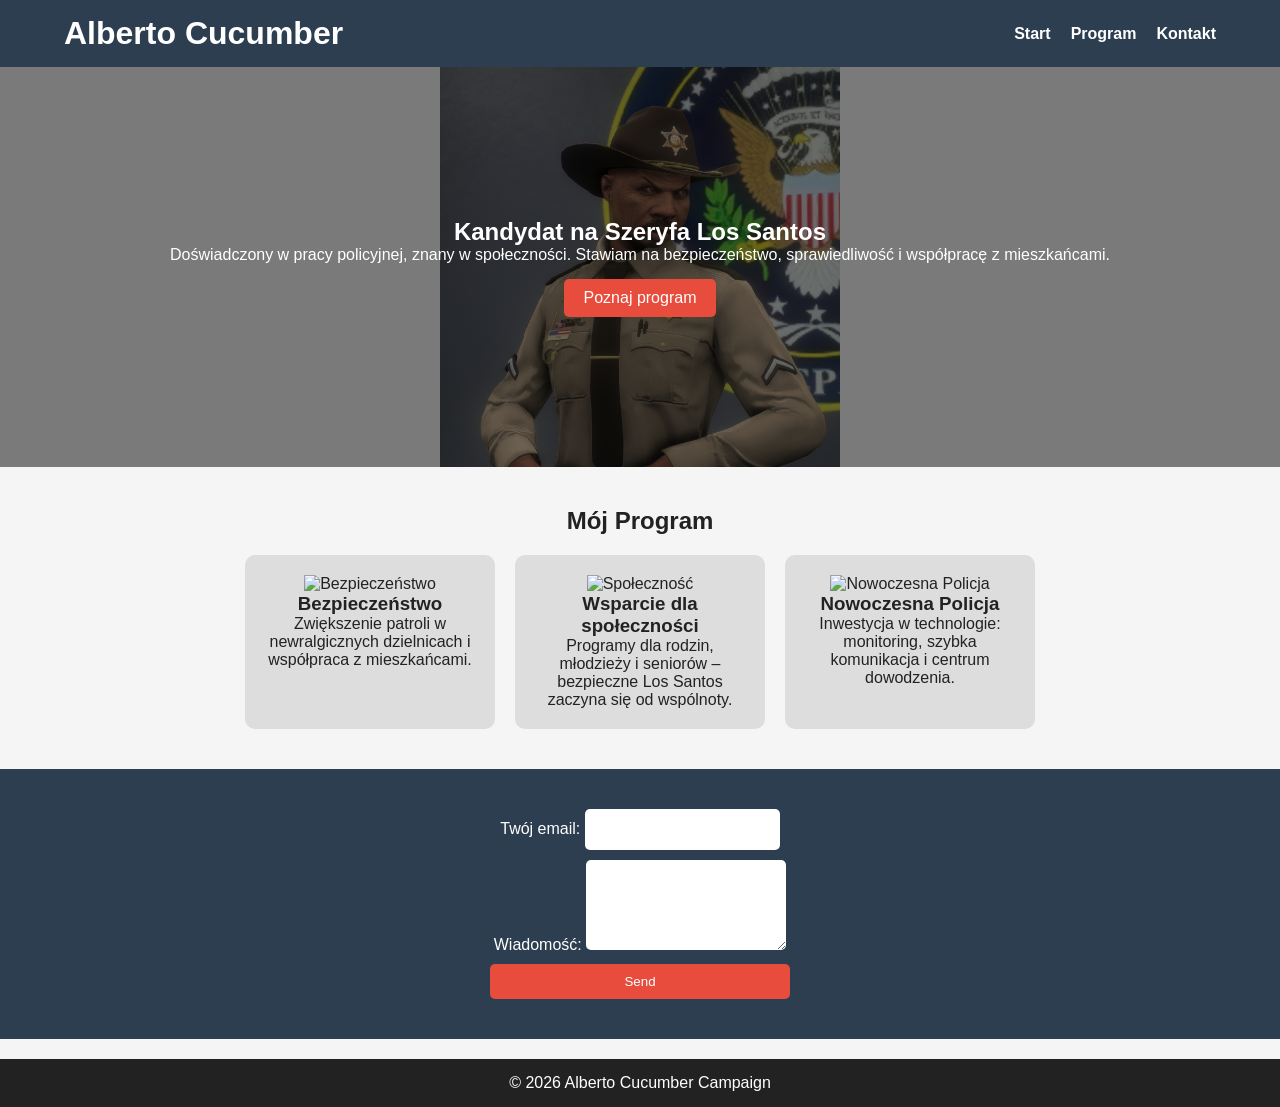
==== index.html @ 3cb81efa "Add files via upload" ====
<!DOCTYPE html>
<html lang="pl">
<head>
    <meta charset="UTF-8">
    <meta name="viewport" content="width=device-width, initial-scale=1.0">
    <title>Alberto Cucumber – Szeryf Los Santos</title>
    <link rel="stylesheet" href="style.css">
</head>
<body>

<!-- HEADER -->
<header>
    <div class="container">
        <h1>Alberto Cucumber</h1>
        <nav>
            <ul>
                <li><a href="#intro">Start</a></li>
                <li><a href="#program">Program</a></li>
                <li><a href="#kontakt">Kontakt</a></li>
            </ul>
        </nav>
    </div>
</header>

<!-- INTRO -->
<section id="intro">
    <div class="container">
        <h2>Kandydat na Szeryfa Los Santos</h2>
        <p>Doświadczony w pracy policyjnej, znany w społeczności. Stawiam na bezpieczeństwo, sprawiedliwość i współpracę z mieszkańcami.</p>
        <a href="#program" class="btn">Poznaj program</a>
    </div>
</section>

<!-- PROGRAM -->
<section id="program">
    <div class="container">
        <h2>Mój Program</h2>
        <div class="cards">
            <div class="card">
                <img src="assets/images/security.jpg" alt="Bezpieczeństwo">
                <h3>Bezpieczeństwo</h3>
                <p>Zwiększenie patroli w newralgicznych dzielnicach i współpraca z mieszkańcami.</p>
            </div>
            <div class="card">
                <img src="assets/images/community.jpg" alt="Społeczność">
                <h3>Wsparcie dla społeczności</h3>
                <p>Programy dla rodzin, młodzieży i seniorów – bezpieczne Los Santos zaczyna się od wspólnoty.</p>
            </div>
            <div class="card">
                <img src="assets/images/tech-police.jpg" alt="Nowoczesna Policja">
                <h3>Nowoczesna Policja</h3>
                <p>Inwestycja w technologie: monitoring, szybka komunikacja i centrum dowodzenia.</p>
            </div>
        </div>
    </div>
</section>

<!-- Uniwersalny modal -->
<div id="modal" class="modal">
    <div class="modal-content">
        <span class="close">&times;</span>
        <h2></h2>
        <p>asdasdadasdasdsd</p>
        
    </div>
</div>
<!-- KONTAKT -->
<section id="kontakt">
  <!-- modify this form HTML and place wherever you want your form -->
<form
  action="https://formspree.io/f/mvzwvazn"
  method="POST"
>
  <label id="kontaktjeden">
    Twój email:
    <input type="email" name="email">
  </label>
  <label id="kontaktdwa">
    Wiadomość:
    <textarea name="message"></textarea>
  </label>
  <!-- your other form fields go here -->
  <button type="submit">Send</button>
</form>
</section>

<!-- FOOTER -->
<footer>
    <div class="container">
        <p>&copy; 2026 Alberto Cucumber Campaign</p>
    </div>
</footer>

<script src="assets/js/script.js"></script>
<!-- KONIEC BODY -->
<script src="script.js"></script>
</body>
</html>
---- style.css ----
/* RESET */
* { margin:0; padding:0; box-sizing:border-box; font-family: Arial, sans-serif; }

/* BODY */
body { background:#f5f5f5; color:#222; }

/* HEADER */
header {
    background:#2c3e50;
    color:white;
    padding:15px 0;
}
header .container { display:flex; justify-content: space-between; align-items:center; width:90%; margin:auto; }
header nav ul { list-style:none; display:flex; gap:20px; }
header nav ul li a { color:white; text-decoration:none; font-weight:bold; }
header nav ul li a:hover { color:#e74c3c; }

/* INTRO */
#intro {
    height:400px;
    background-image: url('images/alberto.png'); 
    background-size: 400px auto;
    background-position: center;
    background-repeat: no-repeat;
    display:flex;
    justify-content:center;
    align-items:center;
    text-align:center;
    color:white;
    position:relative;
}
#intro::before {
    content:"";
    position:absolute;
    top:0; left:0; width:100%; height:100%;
    background: rgba(0,0,0,0.5);
}
#intro .container { position:relative; z-index:2; }
#intro .btn {
    background:#e74c3c;
    color:white;
    padding:10px 20px;
    border-radius:5px;
    text-decoration:none;
    display:inline-block;
    margin-top:15px;
}

/* PROGRAM */
#program { padding:40px; text-align:center; }
#program .cards { display:flex; flex-wrap:wrap; justify-content:center; gap:20px; margin-top:20px; }
.card { background:#ddd; padding:20px; border-radius:10px; width:250px; }

/* KONTAKT */
#kontakt { background:#2c3e50; color:white; padding:40px; text-align:center; }
#kontakt form { display:flex; flex-direction:column; gap:10px; width:300px; margin:auto; }
#kontakt input, #kontakt textarea { padding:13px; border:none; border-radius:5px; }
#kontakt button { background:#e74c3c; color:white; padding:10px; border:none; border-radius:5px; cursor:pointer; }
#kontakt button:hover { background:#c0392b; }

/* FOOTER */
footer { background:#222; color:white; text-align:center; padding:15px; margin-top:20px; }

html{
    scroll-behavior: smooth;
}

/* Modal full screen */
.modal {
    display: none; /* domyślnie ukryty */
    position: fixed;
    z-index: 1000;
    left: 0;
    top: 0;
    width: 100%;
    height: 100%;
    background-color: rgba(0,0,0,0.8);
    justify-content: center;
    align-items: center;
    padding: 20px;
}

.modal-content {
    background: #fff;
    padding: 30px;
    border-radius: 10px;
    max-width: 700px;
    width: 100%;
    text-align: center;
    position: relative;
}

.modal-content h2 { margin-bottom: 15px; }
.modal-content p { margin-bottom: 20px; }
.modal-content .btn { margin-top: 10px; }

.close {
    position: absolute;
    top: 10px;
    right: 15px;
    font-size: 28px;
    font-weight: bold;
    color: #333;
    cursor: pointer;
}

.close:hover { color: #e74c3c; }

#kontaktdwa{
    textarea {width: 200px; height: 90px;}
}
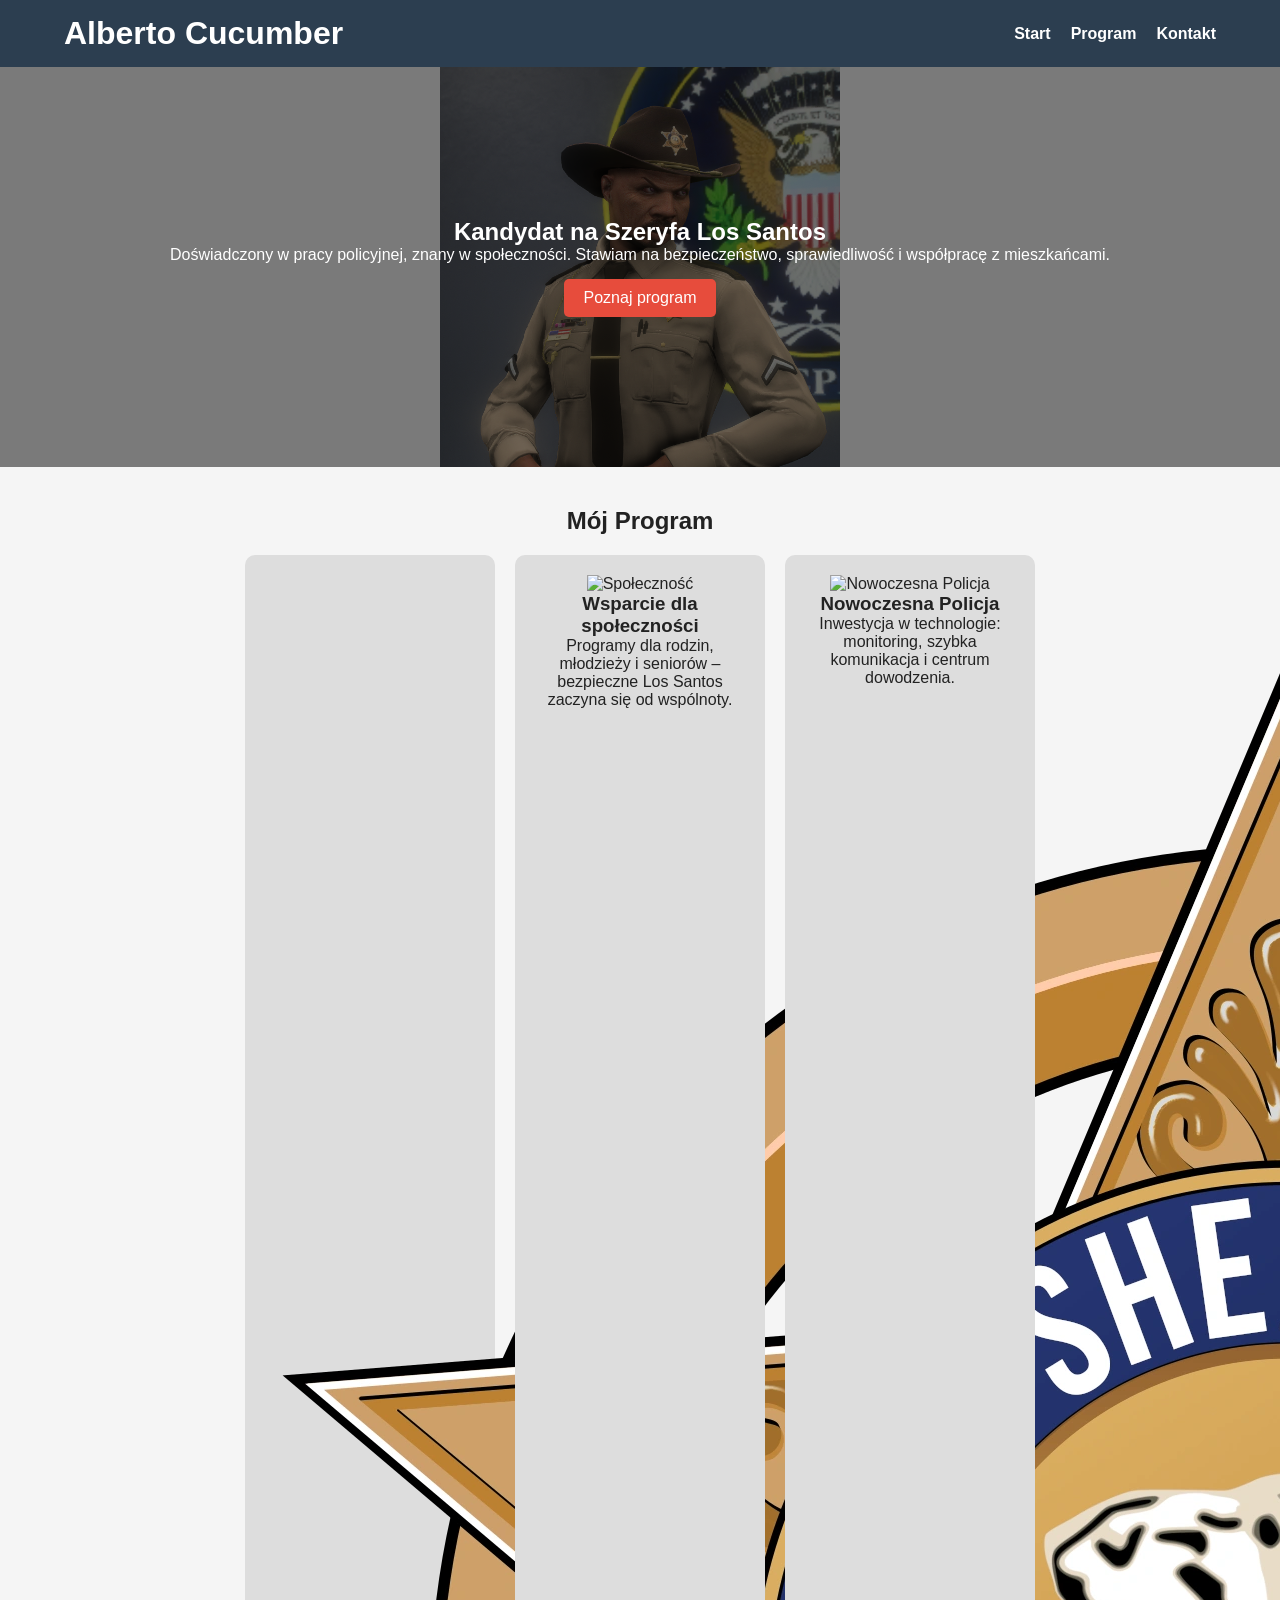
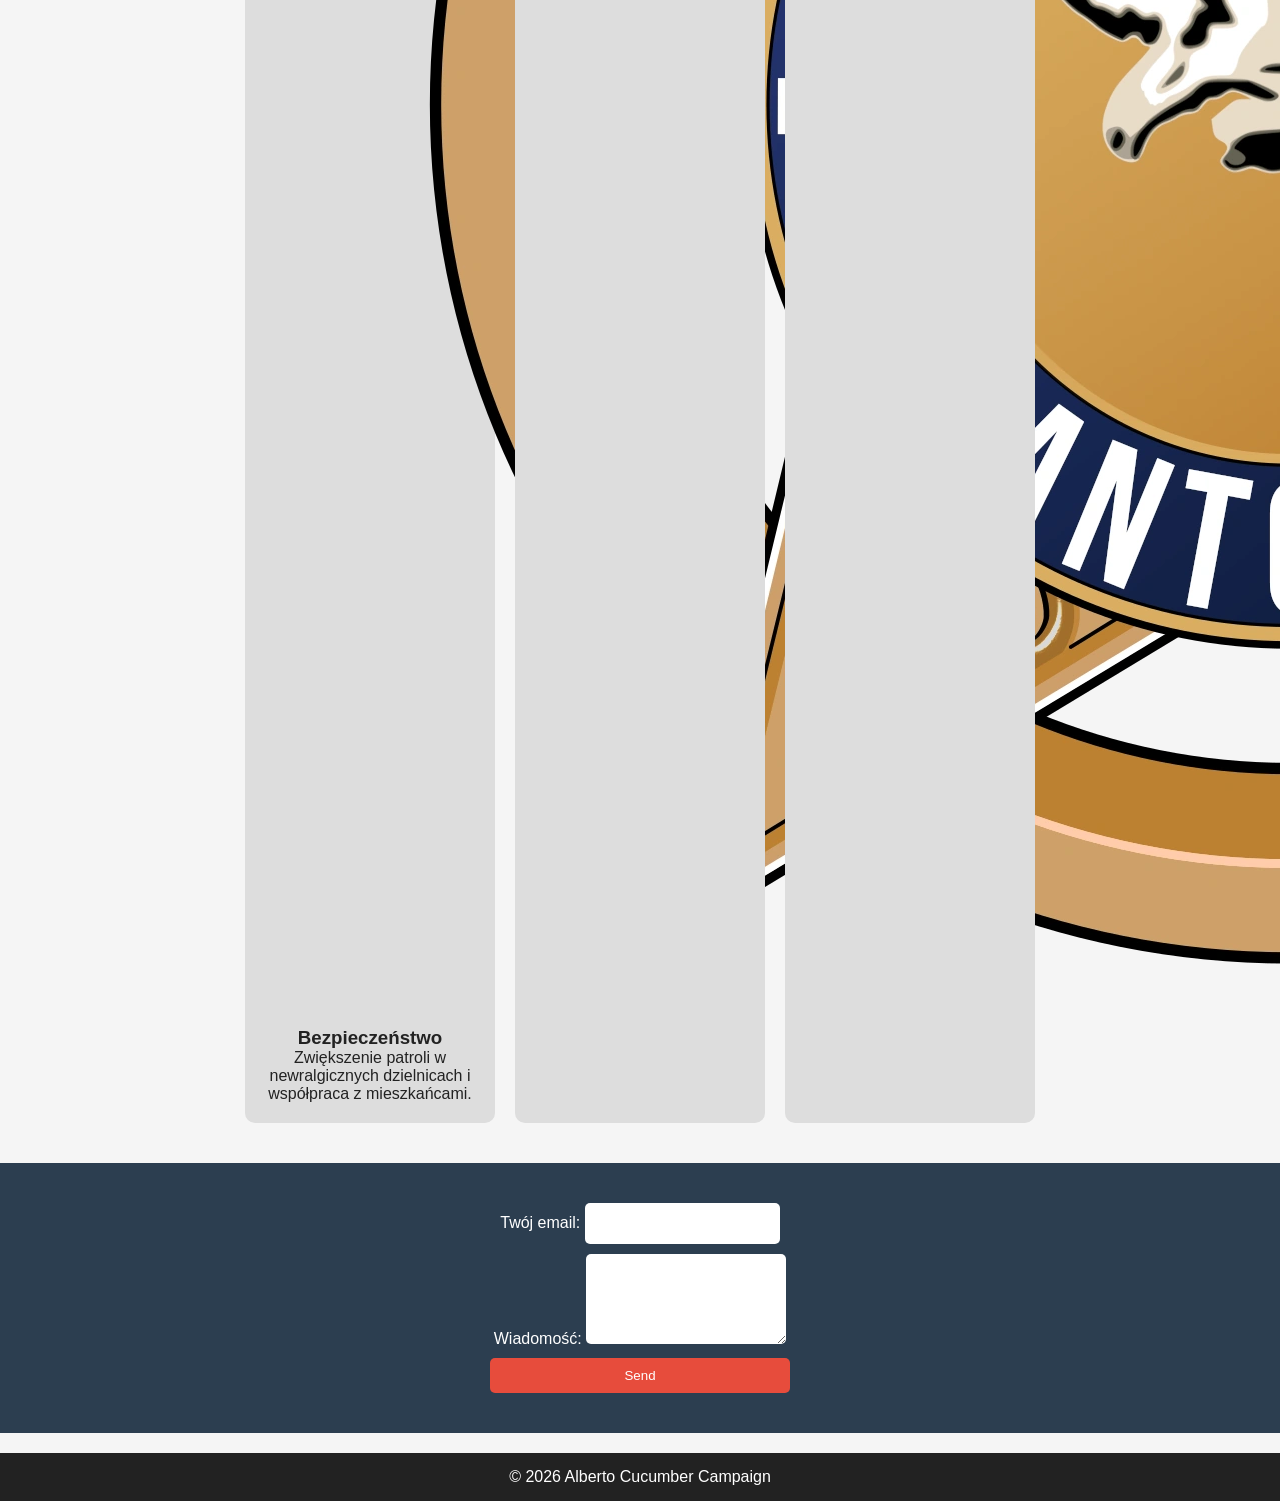
==== commit 08d79b72: "Update index.html" ====
--- a/index.html
+++ b/index.html
@@ -37,7 +37,7 @@
         <h2>Mój Program</h2>
         <div class="cards">
             <div class="card">
-                <img src="assets/images/security.jpg" alt="Bezpieczeństwo">
+                <img src="Logo_LSCSD.webp" alt="Bezpieczeństwo">
                 <h3>Bezpieczeństwo</h3>
                 <p>Zwiększenie patroli w newralgicznych dzielnicach i współpraca z mieszkańcami.</p>
             </div>
@@ -95,4 +95,4 @@
 <!-- KONIEC BODY -->
 <script src="script.js"></script>
 </body>
-</html>+</html>
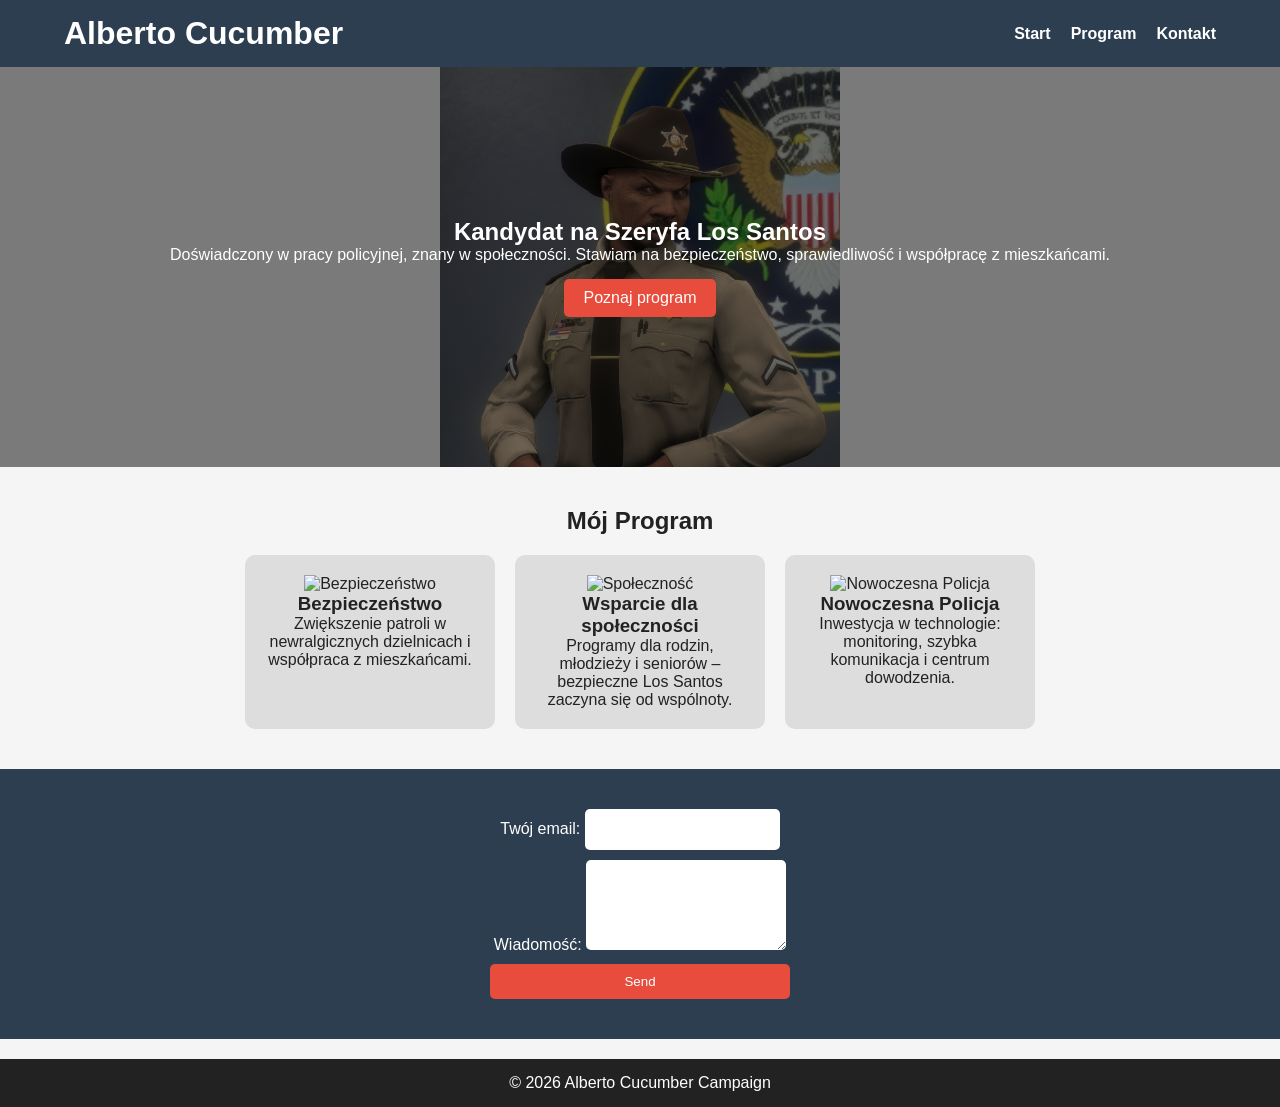
==== commit 0ca32b5f: "Update index.html" ====
--- a/index.html
+++ b/index.html
@@ -37,7 +37,7 @@
         <h2>Mój Program</h2>
         <div class="cards">
             <div class="card">
-                <img src="Logo_LSCSD.webp" alt="Bezpieczeństwo">
+                <img src="images/Safety.png" alt="Bezpieczeństwo">
                 <h3>Bezpieczeństwo</h3>
                 <p>Zwiększenie patroli w newralgicznych dzielnicach i współpraca z mieszkańcami.</p>
             </div>
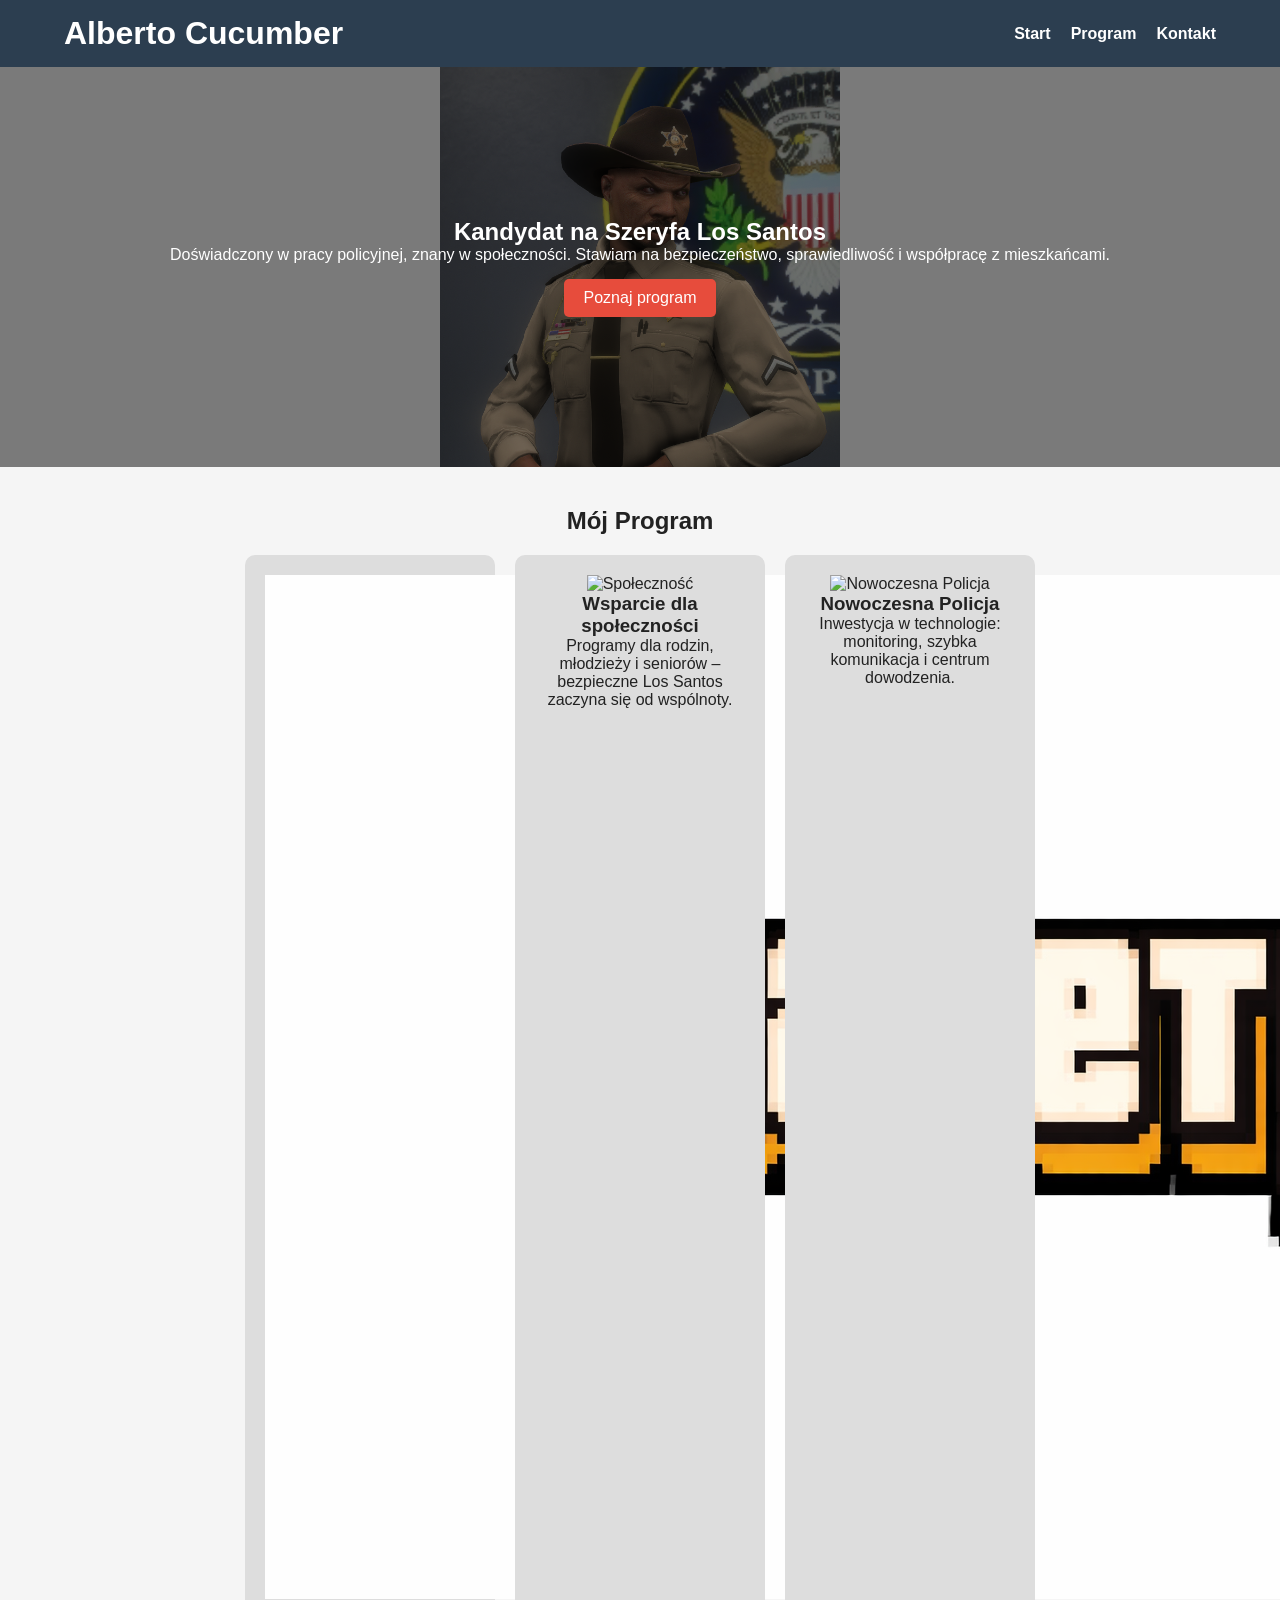
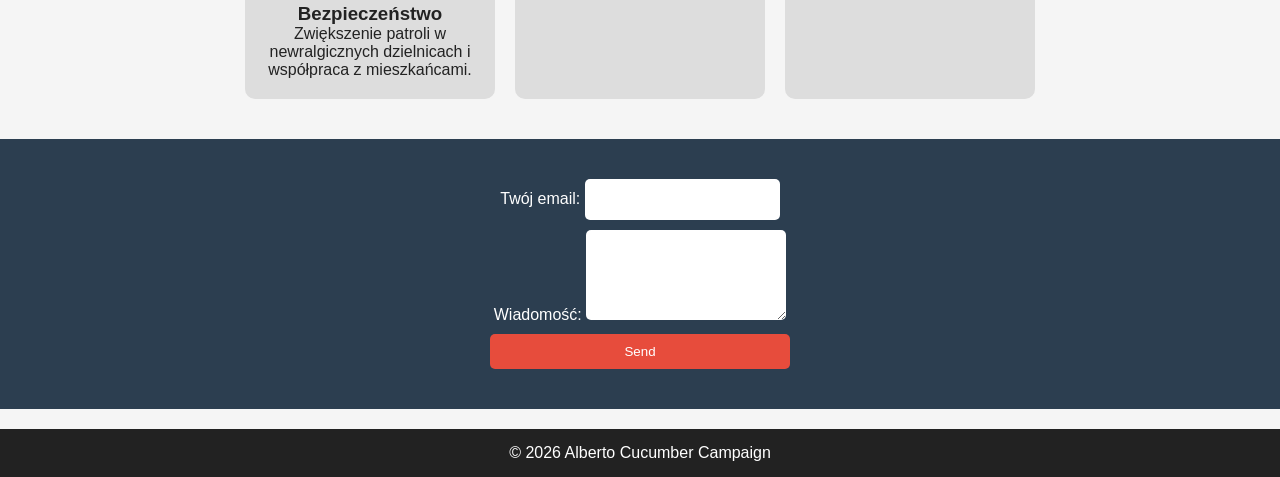
==== commit 222609e7: "Update index.html" ====
--- a/index.html
+++ b/index.html
@@ -37,7 +37,7 @@
         <h2>Mój Program</h2>
         <div class="cards">
             <div class="card">
-                <img src="images/Safety.png" alt="Bezpieczeństwo">
+                <img src="images/safety.png" alt="Bezpieczeństwo">
                 <h3>Bezpieczeństwo</h3>
                 <p>Zwiększenie patroli w newralgicznych dzielnicach i współpraca z mieszkańcami.</p>
             </div>
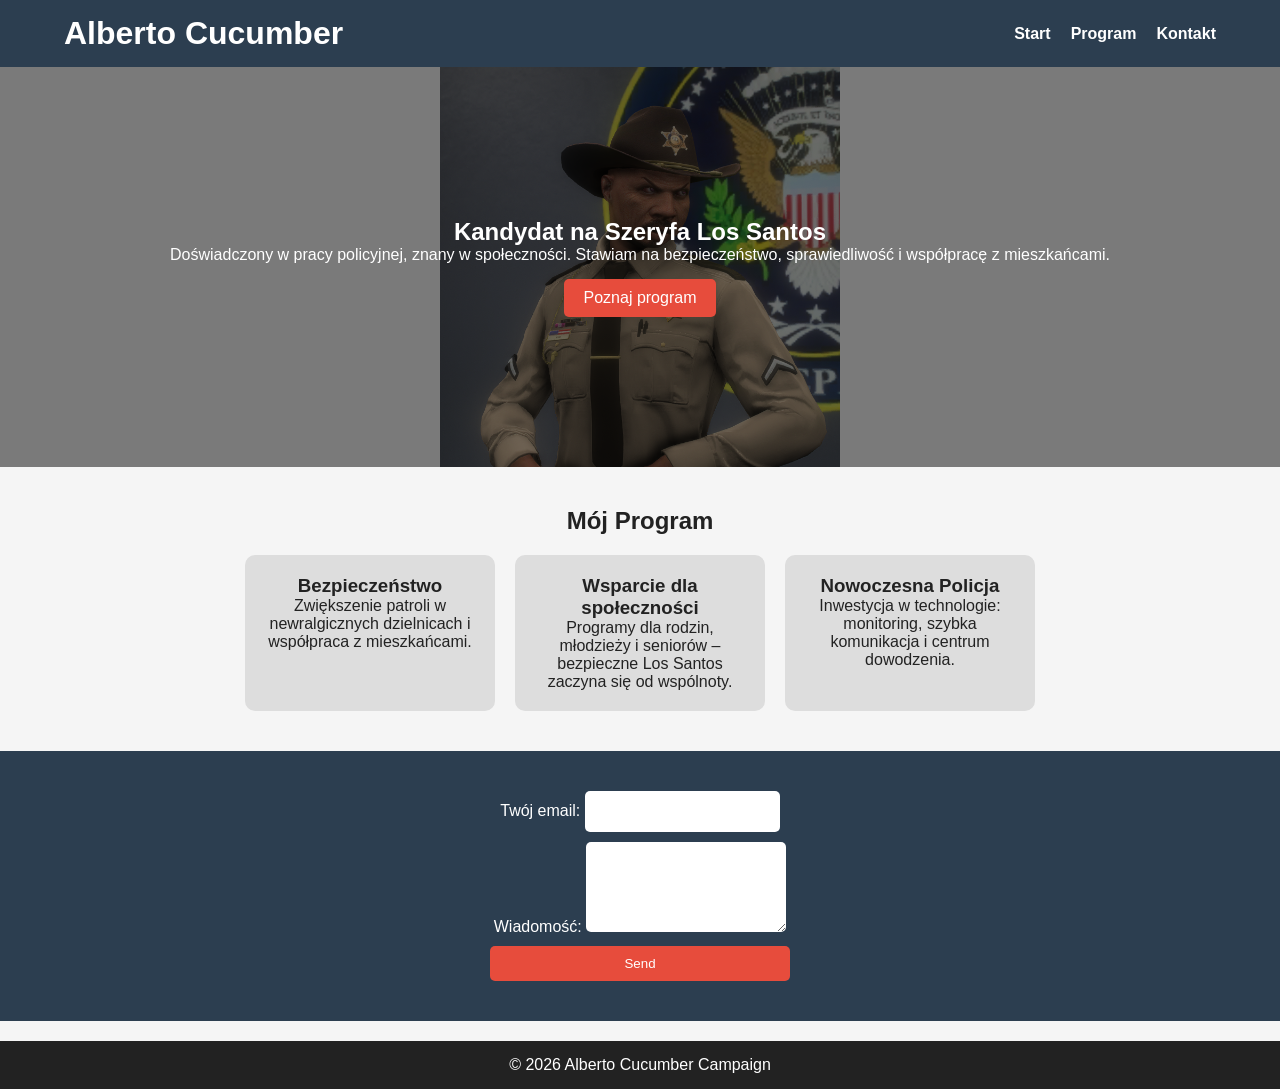
==== commit 88885680: "Update index.html" ====
--- a/index.html
+++ b/index.html
@@ -37,17 +37,14 @@
         <h2>Mój Program</h2>
         <div class="cards">
             <div class="card">
-                <img src="images/safety.png" alt="Bezpieczeństwo">
                 <h3>Bezpieczeństwo</h3>
                 <p>Zwiększenie patroli w newralgicznych dzielnicach i współpraca z mieszkańcami.</p>
             </div>
             <div class="card">
-                <img src="assets/images/community.jpg" alt="Społeczność">
                 <h3>Wsparcie dla społeczności</h3>
                 <p>Programy dla rodzin, młodzieży i seniorów – bezpieczne Los Santos zaczyna się od wspólnoty.</p>
             </div>
             <div class="card">
-                <img src="assets/images/tech-police.jpg" alt="Nowoczesna Policja">
                 <h3>Nowoczesna Policja</h3>
                 <p>Inwestycja w technologie: monitoring, szybka komunikacja i centrum dowodzenia.</p>
             </div>
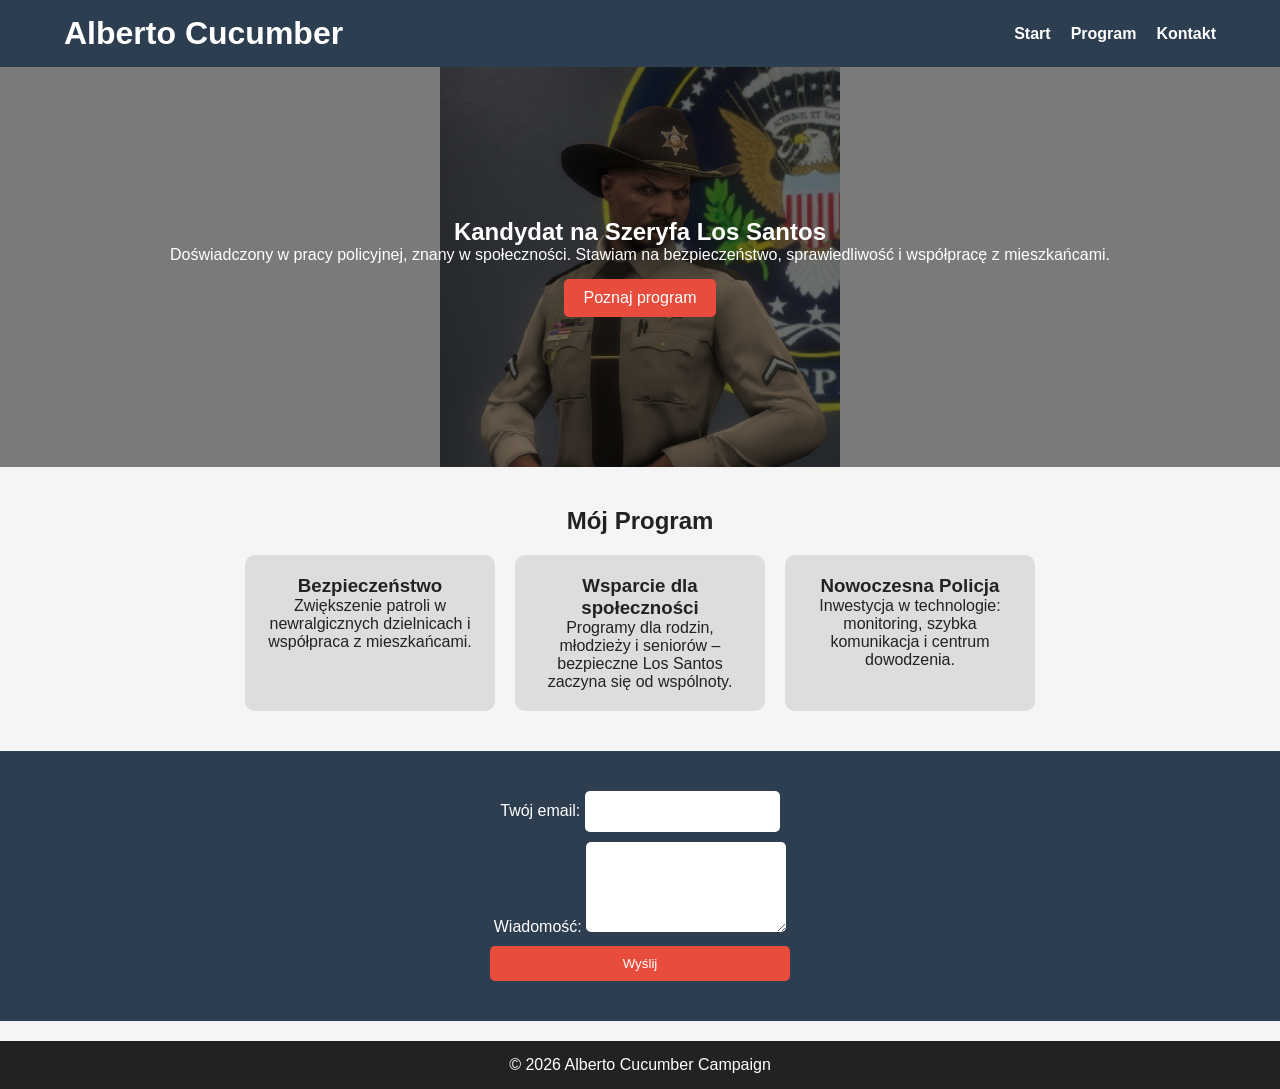
==== commit ade17e01: "Update index.html" ====
--- a/index.html
+++ b/index.html
@@ -77,7 +77,7 @@
     <textarea name="message"></textarea>
   </label>
   <!-- your other form fields go here -->
-  <button type="submit">Send</button>
+  <button type="submit">Wyślij</button>
 </form>
 </section>
 
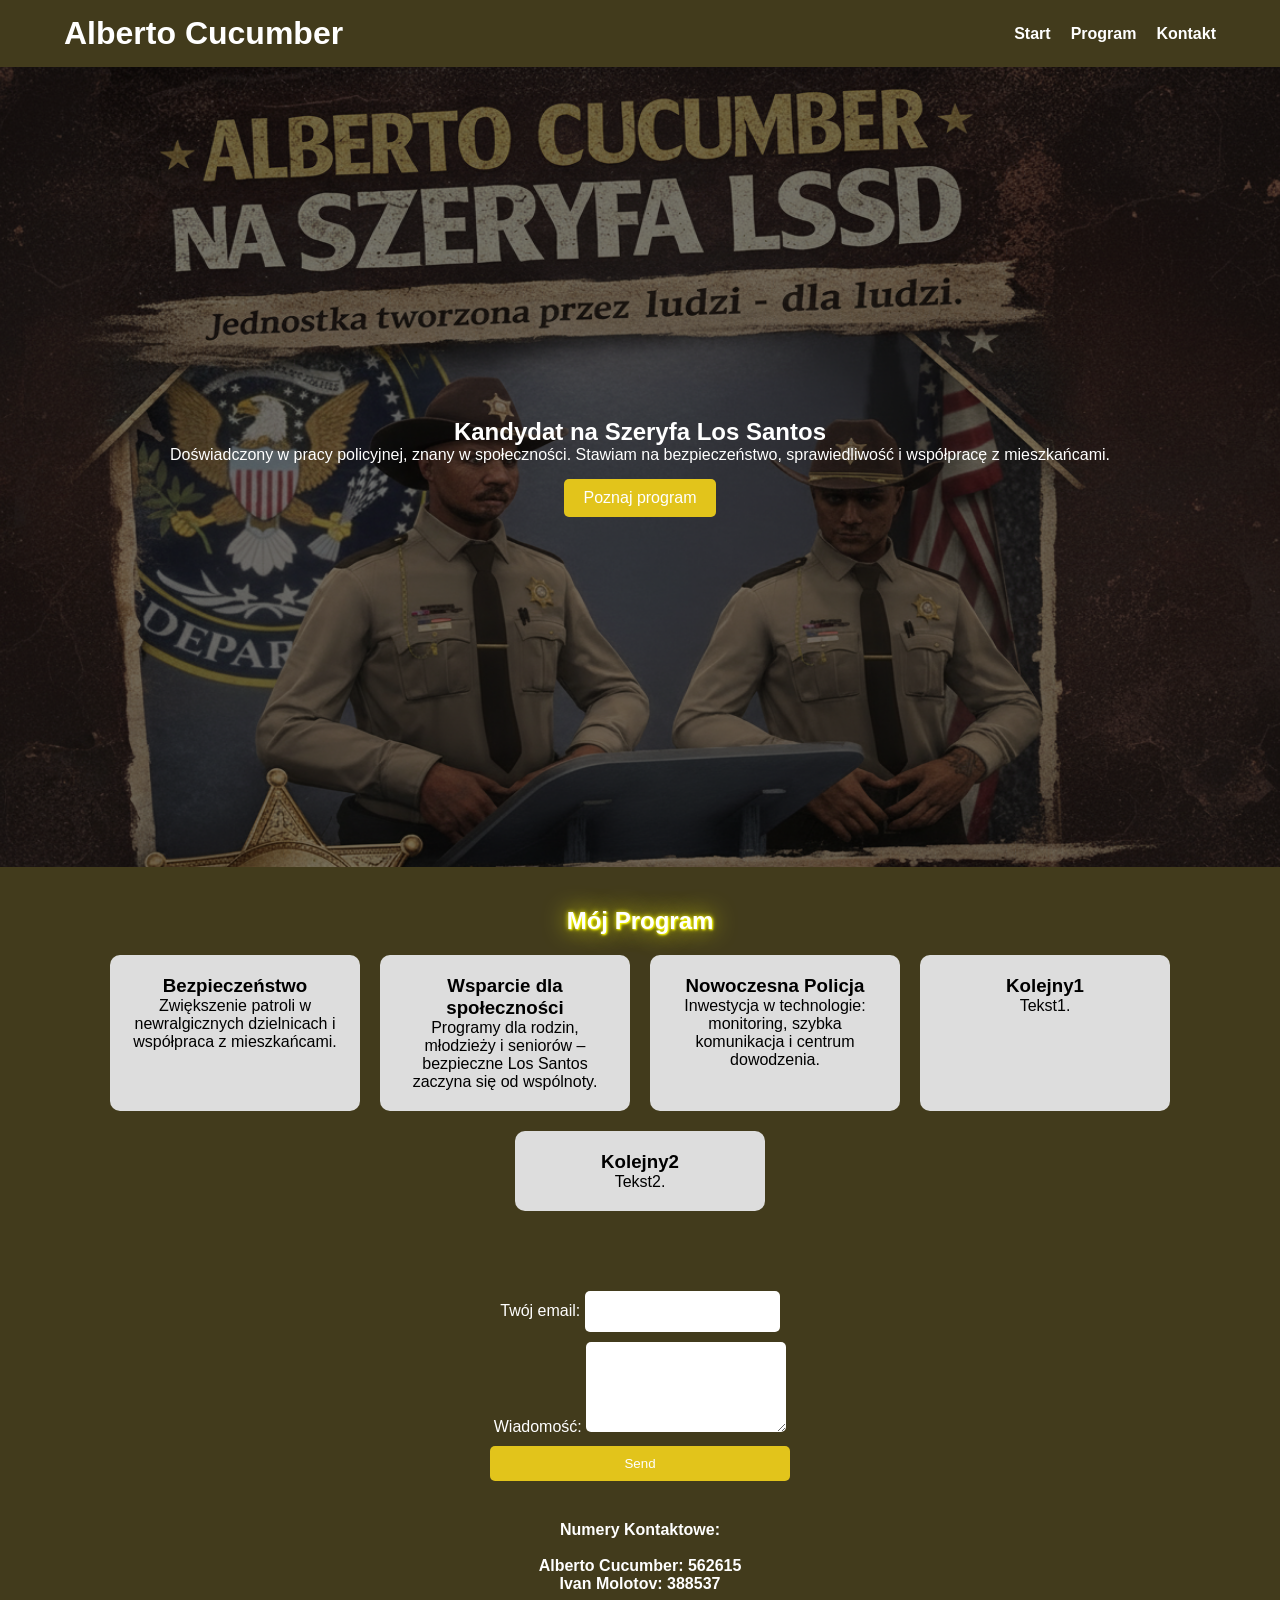
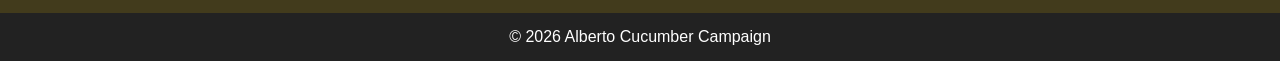
==== commit f393af79: "Add files via upload" ====
--- a/index.html
+++ b/index.html
@@ -34,19 +34,32 @@
 <!-- PROGRAM -->
 <section id="program">
     <div class="container">
-        <h2>Mój Program</h2>
+        <h2 id="napisprogram">Mój Program</h2>
         <div class="cards">
             <div class="card">
+    
                 <h3>Bezpieczeństwo</h3>
                 <p>Zwiększenie patroli w newralgicznych dzielnicach i współpraca z mieszkańcami.</p>
             </div>
             <div class="card">
+                
                 <h3>Wsparcie dla społeczności</h3>
                 <p>Programy dla rodzin, młodzieży i seniorów – bezpieczne Los Santos zaczyna się od wspólnoty.</p>
             </div>
             <div class="card">
+                
                 <h3>Nowoczesna Policja</h3>
                 <p>Inwestycja w technologie: monitoring, szybka komunikacja i centrum dowodzenia.</p>
+            </div>
+            <div class="card">
+    
+                <h3>Kolejny1</h3>
+                <p>Tekst1.</p>
+            </div>
+            <div class="card">
+    
+                <h3>Kolejny2</h3>
+                <p>Tekst2.</p>
             </div>
         </div>
     </div>
@@ -77,8 +90,13 @@
     <textarea name="message"></textarea>
   </label>
   <!-- your other form fields go here -->
-  <button type="submit">Wyślij</button>
+  <button type="submit">Send</button>
 </form>
+</section>
+<section id="telefon">
+    <p>Numery Kontaktowe:</p><br>
+    <p>Alberto Cucumber: 562615</p>
+    <p>Ivan Molotov: 388537</p>
 </section>
 
 <!-- FOOTER -->
@@ -92,4 +110,4 @@
 <!-- KONIEC BODY -->
 <script src="script.js"></script>
 </body>
-</html>
+</html>
--- a/style.css
+++ b/style.css
@@ -2,24 +2,24 @@
 * { margin:0; padding:0; box-sizing:border-box; font-family: Arial, sans-serif; }
 
 /* BODY */
-body { background:#f5f5f5; color:#222; }
+body { background:#423b1c; color:#222; }
 
 /* HEADER */
 header {
-    background:#2c3e50;
+    background:#423b1c;
     color:white;
     padding:15px 0;
 }
 header .container { display:flex; justify-content: space-between; align-items:center; width:90%; margin:auto; }
 header nav ul { list-style:none; display:flex; gap:20px; }
 header nav ul li a { color:white; text-decoration:none; font-weight:bold; }
-header nav ul li a:hover { color:#e74c3c; }
+header nav ul li a:hover { color:#e2c41b; }
 
 /* INTRO */
 #intro {
-    height:400px;
-    background-image: url('images/alberto.png'); 
-    background-size: 400px auto;
+    height:800px;
+    background-image: url('images/ElevenLabs_image_nano-banana_na\ ulotce\ zm..._2026-03-17T15_57_26.png'); 
+    background-size: 1500px 800px;
     background-position: center;
     background-repeat: no-repeat;
     display:flex;
@@ -37,7 +37,7 @@
 }
 #intro .container { position:relative; z-index:2; }
 #intro .btn {
-    background:#e74c3c;
+    background:#e2c41b;
     color:white;
     padding:10px 20px;
     border-radius:5px;
@@ -45,18 +45,22 @@
     display:inline-block;
     margin-top:15px;
 }
-
+.btn:hover {
+    transform: scale(1.05) rotateX(5deg) rotateY(5deg);
+    box-shadow: 0 25px 50px rgba(0,0,0,0.4);
+}
+#intro .btn:hover{background: #97820d;}
 /* PROGRAM */
-#program { padding:40px; text-align:center; }
+#program {color: black; padding:40px; text-align:center; }
 #program .cards { display:flex; flex-wrap:wrap; justify-content:center; gap:20px; margin-top:20px; }
 .card { background:#ddd; padding:20px; border-radius:10px; width:250px; }
 
 /* KONTAKT */
-#kontakt { background:#2c3e50; color:white; padding:40px; text-align:center; }
+#kontakt { background:#423b1c; color:white; padding:40px; text-align:center; }
 #kontakt form { display:flex; flex-direction:column; gap:10px; width:300px; margin:auto; }
 #kontakt input, #kontakt textarea { padding:13px; border:none; border-radius:5px; }
-#kontakt button { background:#e74c3c; color:white; padding:10px; border:none; border-radius:5px; cursor:pointer; }
-#kontakt button:hover { background:#c0392b; }
+#kontakt button { background:#e2c41b; color:white; padding:10px; border:none; border-radius:5px; cursor:pointer; }
+#kontakt button:hover { background:#97820d; transform: scale(1.05) rotateX(5deg) rotateY(5deg); box-shadow: 0 25px 50px rgba(0,0,0,0.4); }
 
 /* FOOTER */
 footer { background:#222; color:white; text-align:center; padding:15px; margin-top:20px; }
@@ -108,4 +112,23 @@
 
 #kontaktdwa{
     textarea {width: 200px; height: 90px;}
-}+}
+#safety{
+    width: 30px; height: 30px;
+}
+.card:hover {
+    transform: scale(1.05) rotateX(5deg) rotateY(5deg);
+    box-shadow: 0 25px 50px rgba(0,0,0,0.4);
+}
+#telefon{
+    text-align: center;
+    font-weight: bold;
+    color: white;
+}
+#napisprogram{
+    color: white;
+    text-shadow:
+  1px 1px 2px yellow,
+  0 0 1em yellow,
+  0 0 0.2em yellow;
+}
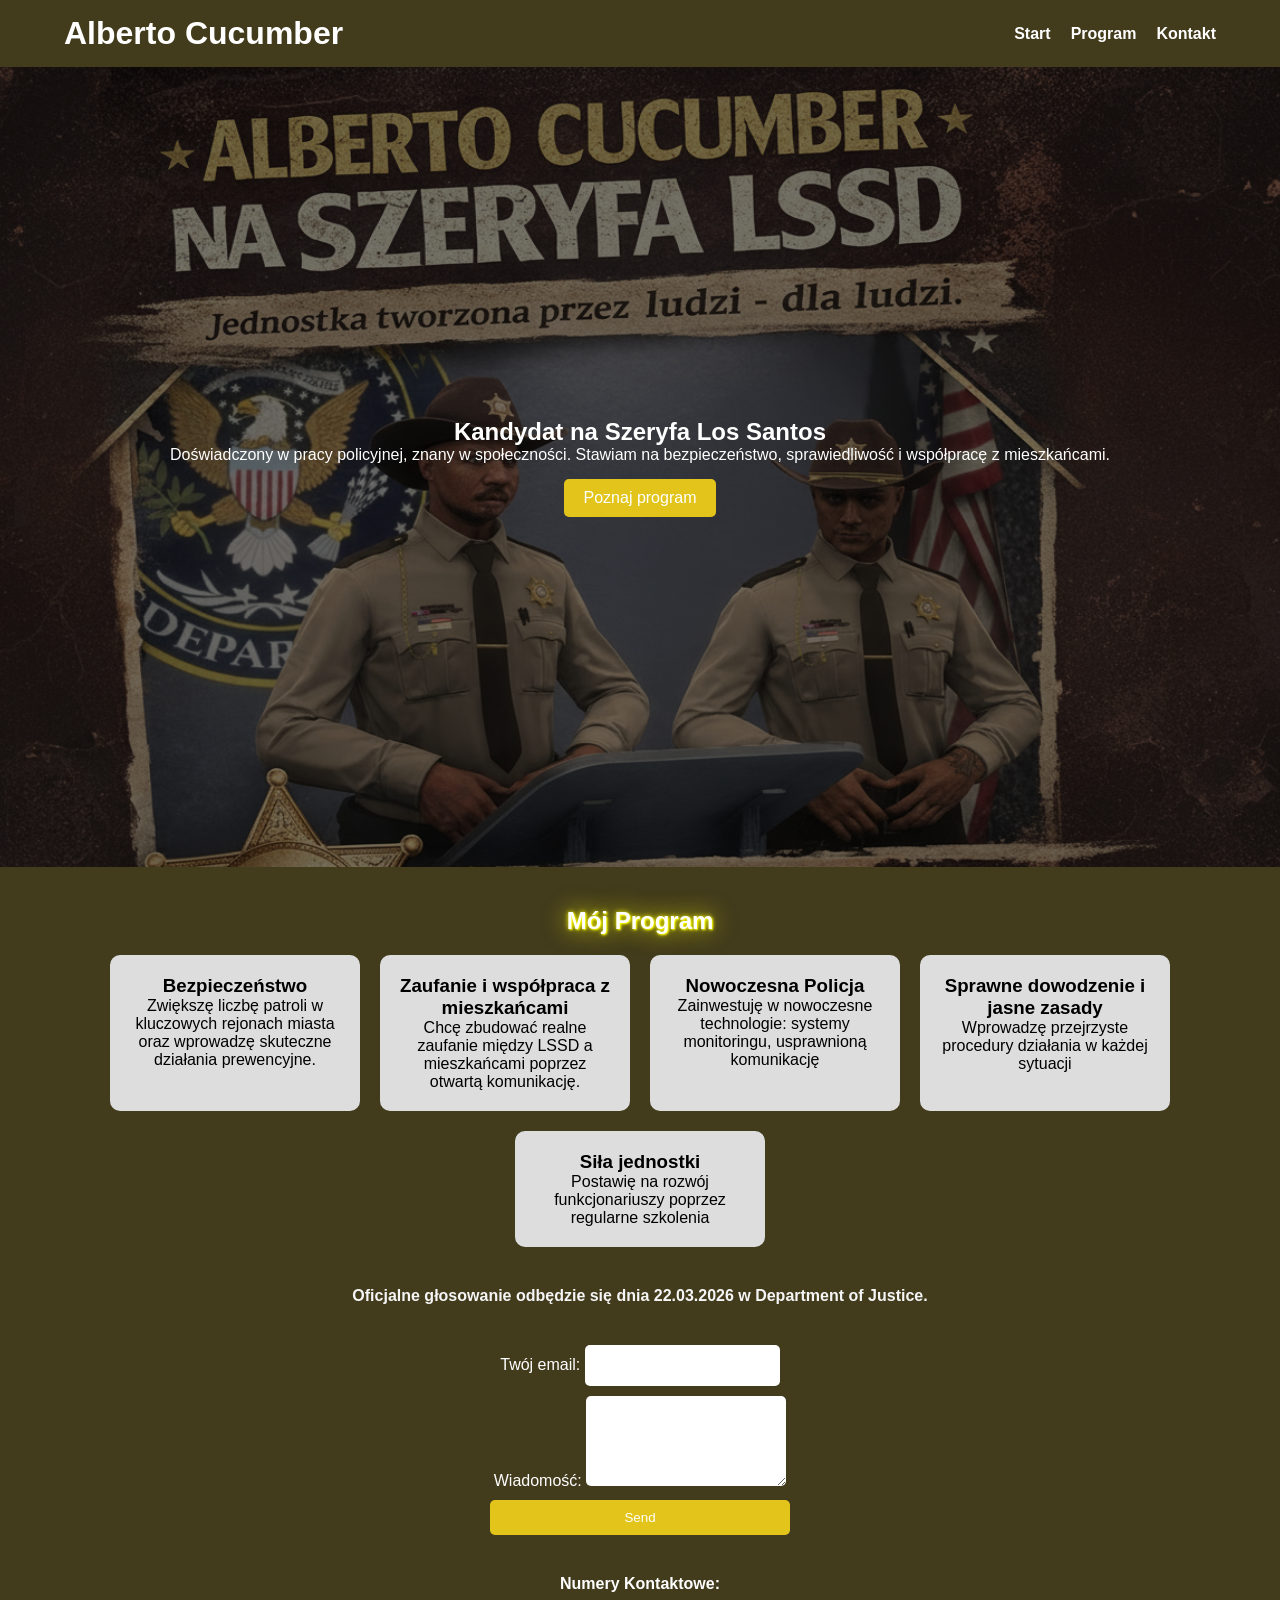
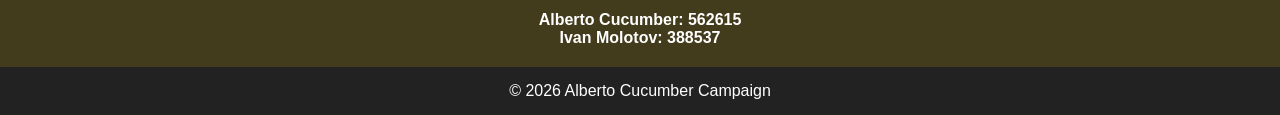
==== commit d5889853: "Add files via upload" ====
--- a/index.html
+++ b/index.html
@@ -39,27 +39,27 @@
             <div class="card">
     
                 <h3>Bezpieczeństwo</h3>
-                <p>Zwiększenie patroli w newralgicznych dzielnicach i współpraca z mieszkańcami.</p>
+                <p>Zwiększę liczbę patroli w kluczowych rejonach miasta oraz wprowadzę skuteczne działania prewencyjne.</p>
             </div>
             <div class="card">
                 
-                <h3>Wsparcie dla społeczności</h3>
-                <p>Programy dla rodzin, młodzieży i seniorów – bezpieczne Los Santos zaczyna się od wspólnoty.</p>
+                <h3>Zaufanie i współpraca z mieszkańcami</h3>
+                <p>Chcę zbudować realne zaufanie między LSSD a mieszkańcami poprzez otwartą komunikację.</p>
             </div>
             <div class="card">
                 
                 <h3>Nowoczesna Policja</h3>
-                <p>Inwestycja w technologie: monitoring, szybka komunikacja i centrum dowodzenia.</p>
+                <p>Zainwestuję w nowoczesne technologie: systemy monitoringu, usprawnioną komunikację</p>
             </div>
             <div class="card">
     
-                <h3>Kolejny1</h3>
-                <p>Tekst1.</p>
+                <h3>Sprawne dowodzenie i jasne zasady</h3>
+                <p>Wprowadzę przejrzyste procedury działania w każdej sytuacji</p>
             </div>
             <div class="card">
     
-                <h3>Kolejny2</h3>
-                <p>Tekst2.</p>
+                <h3>Siła jednostki</h3>
+                <p>Postawię na rozwój funkcjonariuszy poprzez regularne szkolenia</p>
             </div>
         </div>
     </div>
@@ -74,6 +74,9 @@
         
     </div>
 </div>
+<section id="info">
+    <p>Oficjalne głosowanie odbędzie się dnia 22.03.2026 w Department of Justice.</p>
+</section>
 <!-- KONTAKT -->
 <section id="kontakt">
   <!-- modify this form HTML and place wherever you want your form -->
--- a/style.css
+++ b/style.css
@@ -132,3 +132,8 @@
   0 0 1em yellow,
   0 0 0.2em yellow;
 }
+#info{
+    text-align: center;
+    font-weight: bold;
+    color: whitesmoke;
+}
